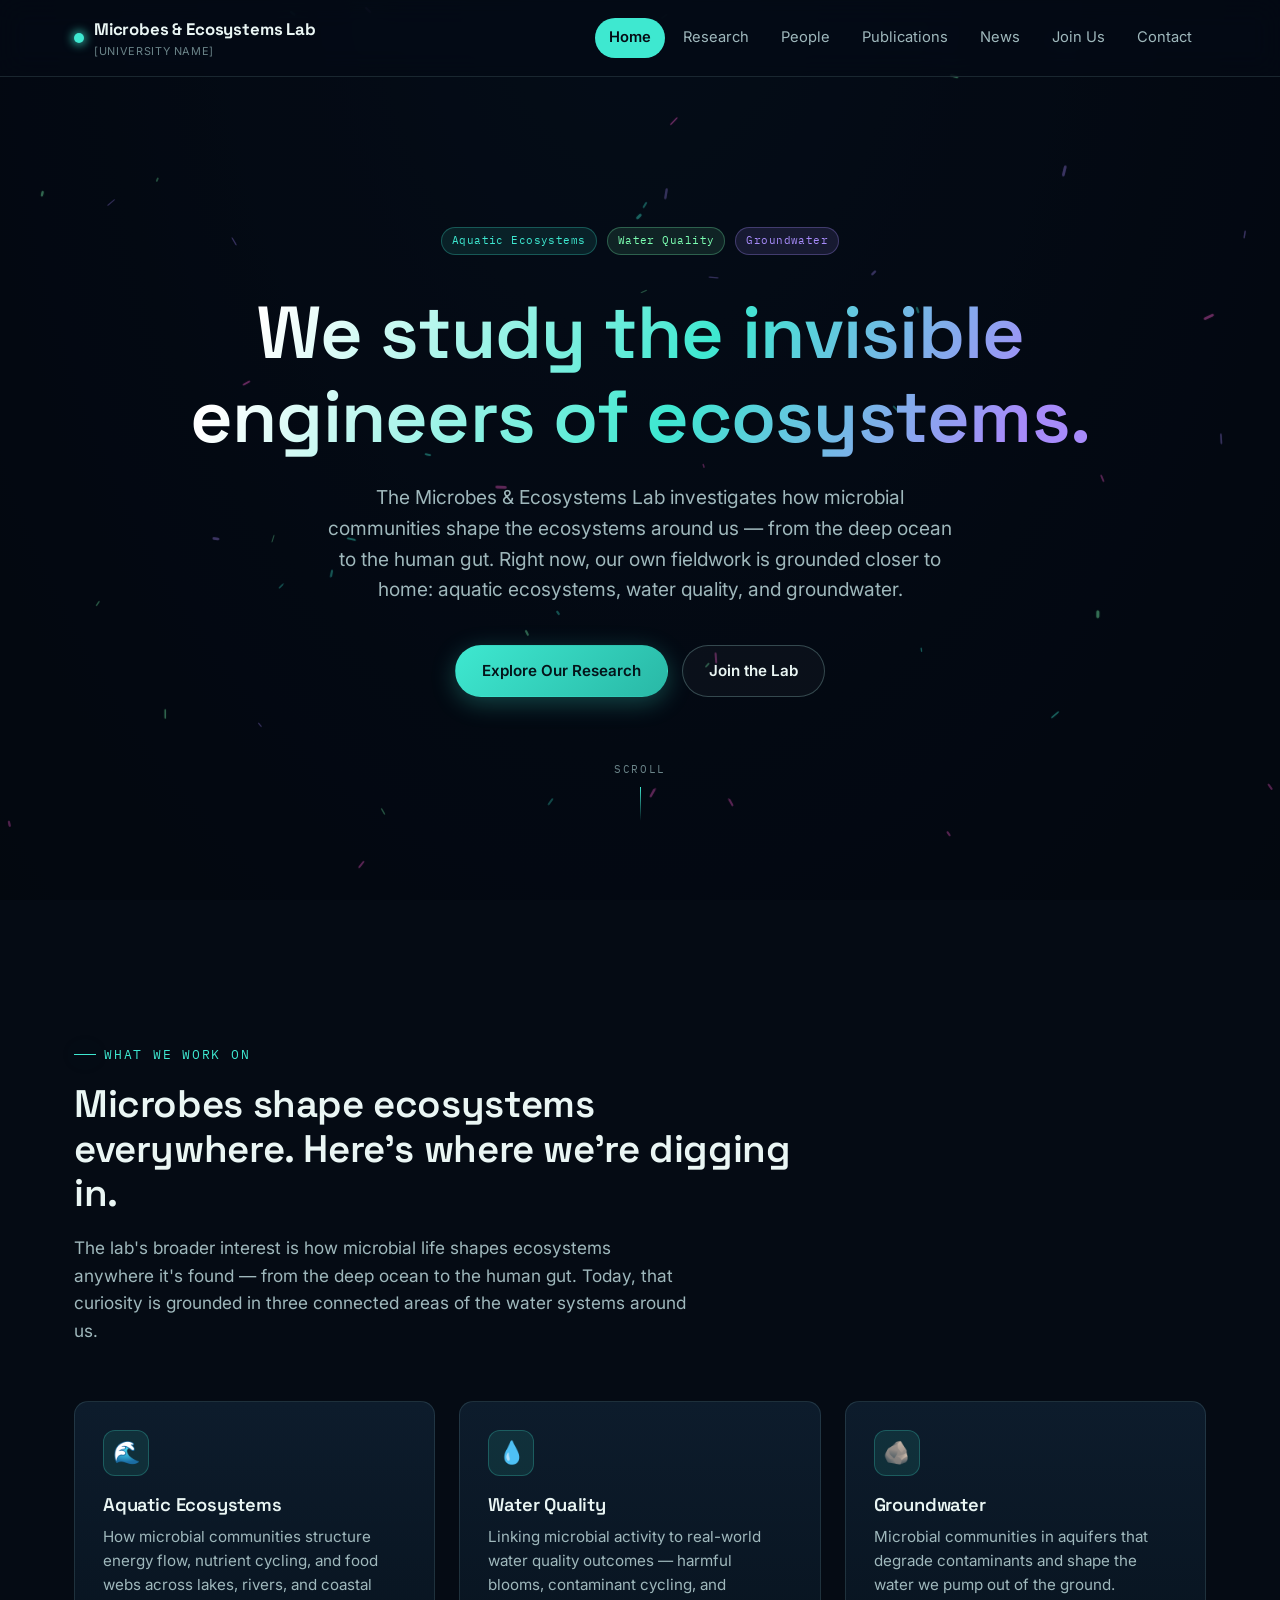
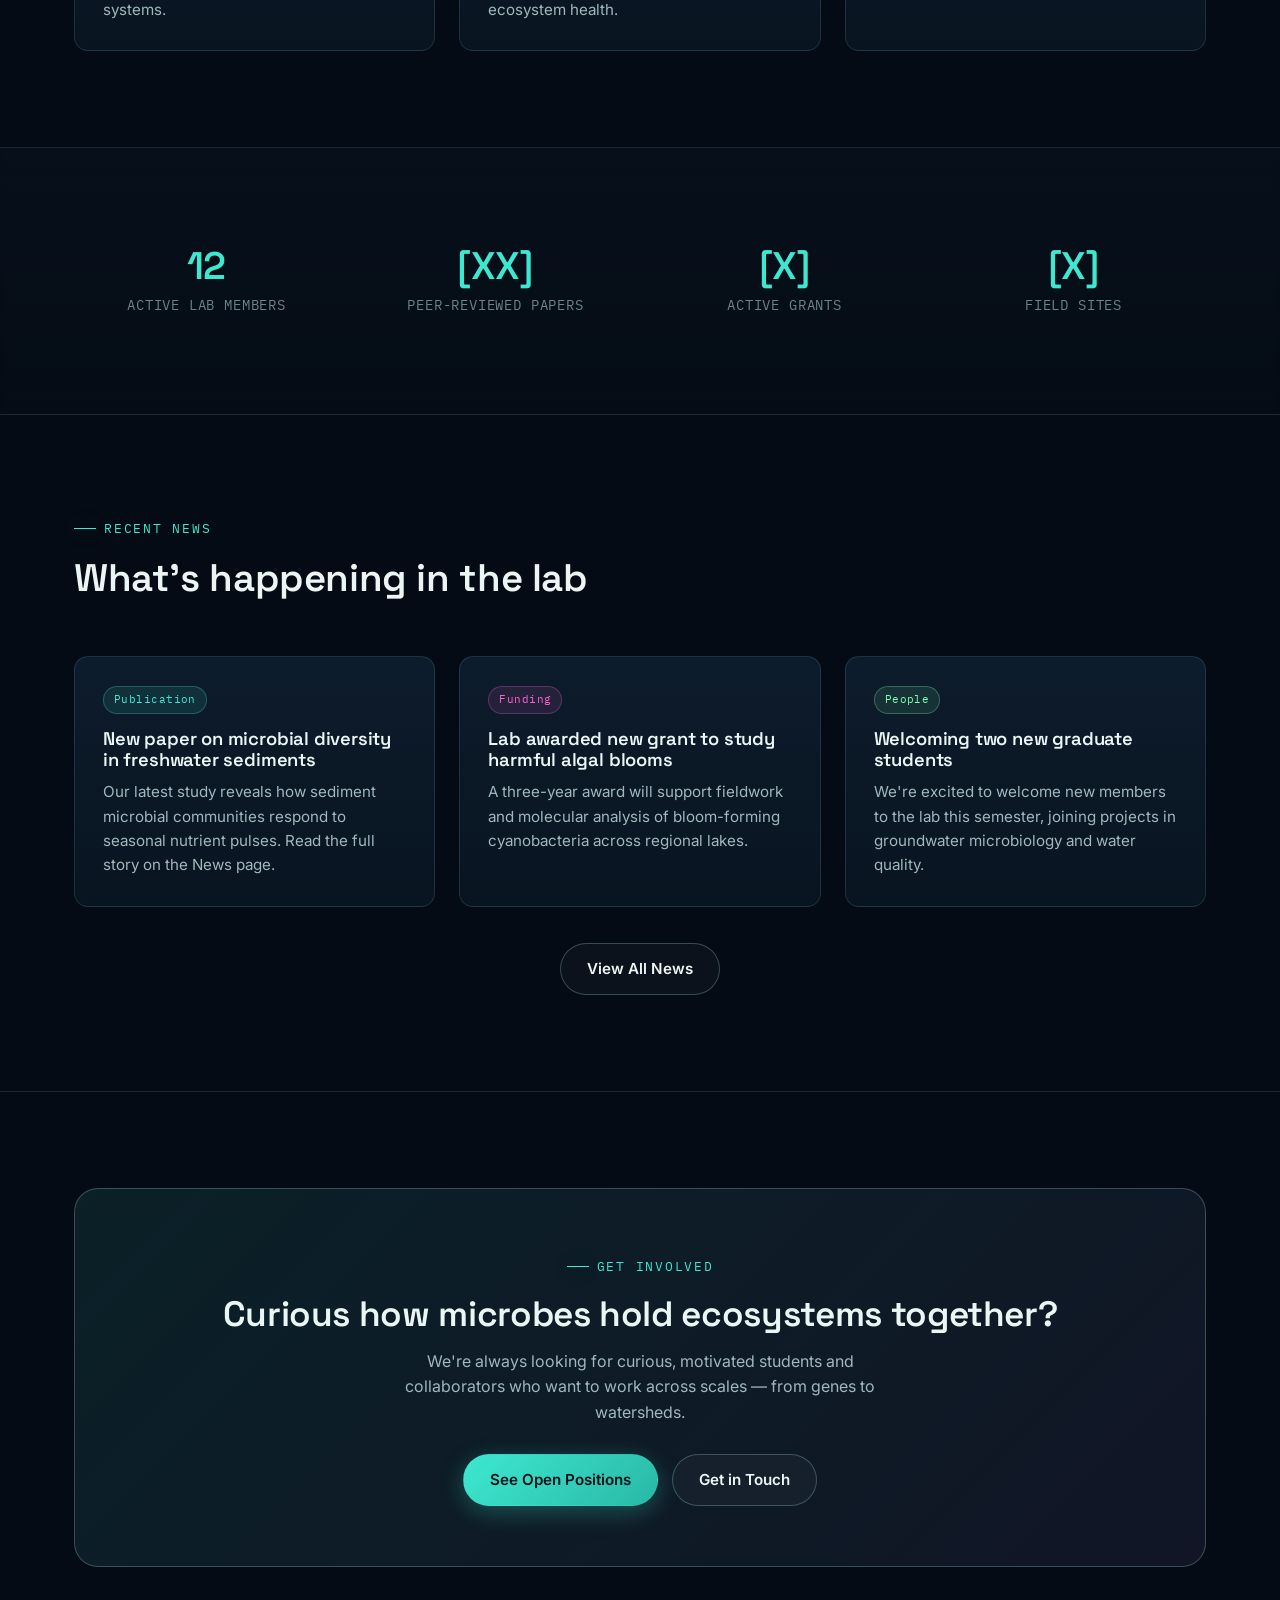
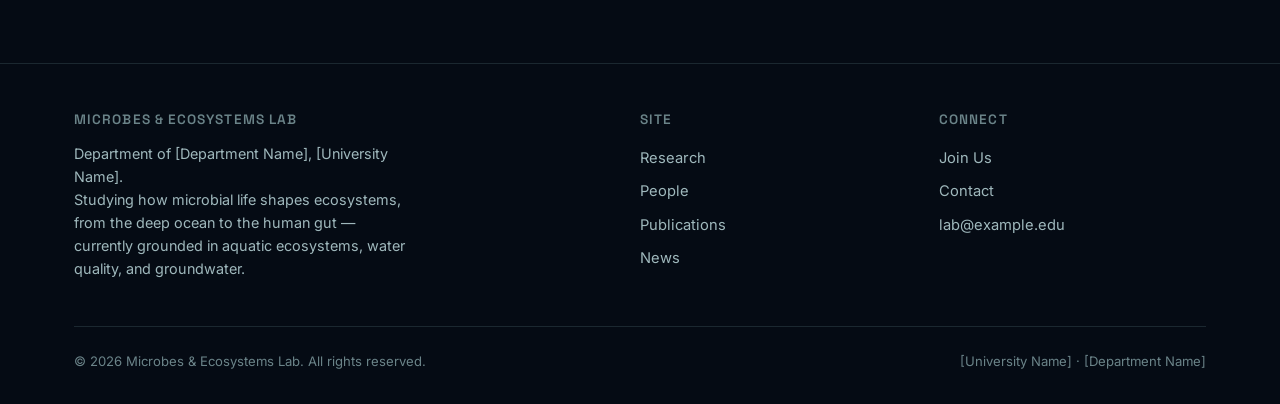
==== index.html @ 31b04eae "Initial lab website" ====
<!DOCTYPE html>
<html lang="en">
<head>
  <meta charset="UTF-8" />
  <meta name="viewport" content="width=device-width, initial-scale=1.0" />
  <title>Microbes &amp; Ecosystems Lab — [University Name]</title>
  <meta name="description" content="The Microbes & Ecosystems Lab studies how microbial life shapes ecosystems from the deep ocean to the human gut, currently grounded in aquatic ecosystems, water quality, and groundwater." />
  <link rel="icon" href="data:image/svg+xml,<svg xmlns=%22http://www.w3.org/2000/svg%22 viewBox=%220 0 100 100%22><circle cx=%2250%22 cy=%2250%22 r=%2240%22 fill=%22%233ee8d0%22/></svg>" />
  <link rel="preconnect" href="https://fonts.googleapis.com" />
  <link rel="preconnect" href="https://fonts.gstatic.com" crossorigin />
  <link href="https://fonts.googleapis.com/css2?family=Space+Grotesk:wght@500;600;700&family=Inter:wght@400;500;600&family=IBM+Plex+Mono:wght@400;500&display=swap" rel="stylesheet" />
  <link rel="stylesheet" href="css/style.css" />
</head>
<body>
  <canvas id="boids-bg" aria-hidden="true"></canvas>

  <div class="page-content">
    <nav class="site-nav">
      <div class="nav-inner">
        <a href="index.html" class="nav-brand">
          <span class="dot"></span>
          <span>
            Microbes &amp; Ecosystems Lab
            <span class="sub">[University Name]</span>
          </span>
        </a>
        <button class="nav-toggle" aria-label="Toggle navigation" aria-expanded="false">
          <svg viewBox="0 0 24 24" fill="none" stroke="currentColor" stroke-width="2" stroke-linecap="round"><line x1="3" y1="6" x2="21" y2="6"/><line x1="3" y1="12" x2="21" y2="12"/><line x1="3" y1="18" x2="21" y2="18"/></svg>
        </button>
        <div class="nav-links">
          <a href="index.html">Home</a>
          <a href="research.html">Research</a>
          <a href="people.html">People</a>
          <a href="publications.html">Publications</a>
          <a href="news.html">News</a>
          <a href="join.html">Join Us</a>
          <a href="contact.html">Contact</a>
        </div>
      </div>
    </nav>

    <header class="hero container">
      <div class="hero-badges">
        <span class="tag cyan">Aquatic Ecosystems</span>
        <span class="tag green">Water Quality</span>
        <span class="tag">Groundwater</span>
      </div>
      <h1>We study the invisible engineers of ecosystems.</h1>
      <p class="lede">
        The Microbes &amp; Ecosystems Lab investigates how microbial communities shape the ecosystems around
        us — from the deep ocean to the human gut. Right now, our own fieldwork is grounded closer to home:
        aquatic ecosystems, water quality, and groundwater.
      </p>
      <div class="btn-row" style="justify-content:center;">
        <a href="research.html" class="btn btn-primary">Explore Our Research</a>
        <a href="join.html" class="btn btn-ghost">Join the Lab</a>
      </div>
      <div class="scroll-cue">
        <span>Scroll</span>
        <span class="line"></span>
      </div>
    </header>

    <section class="section">
      <div class="container">
        <div class="section-head">
          <span class="eyebrow">What we work on</span>
          <h2>Microbes shape ecosystems everywhere. Here's where we're digging in.</h2>
          <p>
            The lab's broader interest is how microbial life shapes ecosystems anywhere it's found — from the
            deep ocean to the human gut. Today, that curiosity is grounded in three connected areas of the
            water systems around us.
          </p>
        </div>

        <div class="grid grid-3">
          <div class="card">
            <div class="card-icon">🌊</div>
            <h3>Aquatic Ecosystems</h3>
            <p>How microbial communities structure energy flow, nutrient cycling, and food webs across lakes, rivers, and coastal systems.</p>
          </div>
          <div class="card">
            <div class="card-icon">💧</div>
            <h3>Water Quality</h3>
            <p>Linking microbial activity to real-world water quality outcomes — harmful blooms, contaminant cycling, and ecosystem health.</p>
          </div>
          <div class="card">
            <div class="card-icon">🪨</div>
            <h3>Groundwater</h3>
            <p>Microbial communities in aquifers that degrade contaminants and shape the water we pump out of the ground.</p>
          </div>
        </div>
      </div>
    </section>

    <section class="section section-alt">
      <div class="container">
        <div class="stats-strip">
          <div class="stat">
            <h3>12</h3>
            <span>Active Lab Members</span>
          </div>
          <div class="stat">
            <h3>[XX]</h3>
            <span>Peer-Reviewed Papers</span>
          </div>
          <div class="stat">
            <h3>[X]</h3>
            <span>Active Grants</span>
          </div>
          <div class="stat">
            <h3>[X]</h3>
            <span>Field Sites</span>
          </div>
        </div>
      </div>
    </section>

    <section class="section">
      <div class="container">
        <div class="section-head">
          <span class="eyebrow">Recent news</span>
          <h2>What's happening in the lab</h2>
        </div>
        <div class="grid grid-3">
          <div class="card">
            <span class="tag cyan" style="margin-bottom:14px;">Publication</span>
            <h3>New paper on microbial diversity in freshwater sediments</h3>
            <p>Our latest study reveals how sediment microbial communities respond to seasonal nutrient pulses. Read the full story on the News page.</p>
          </div>
          <div class="card">
            <span class="tag magenta" style="margin-bottom:14px;">Funding</span>
            <h3>Lab awarded new grant to study harmful algal blooms</h3>
            <p>A three-year award will support fieldwork and molecular analysis of bloom-forming cyanobacteria across regional lakes.</p>
          </div>
          <div class="card">
            <span class="tag green" style="margin-bottom:14px;">People</span>
            <h3>Welcoming two new graduate students</h3>
            <p>We're excited to welcome new members to the lab this semester, joining projects in groundwater microbiology and water quality.</p>
          </div>
        </div>
        <div class="btn-row" style="margin-top:36px; justify-content:center;">
          <a href="news.html" class="btn btn-ghost">View All News</a>
        </div>
      </div>
    </section>

    <section class="section">
      <div class="container">
        <div class="cta-band">
          <span class="eyebrow" style="justify-content:center;">Get involved</span>
          <h2>Curious how microbes hold ecosystems together?</h2>
          <p>We're always looking for curious, motivated students and collaborators who want to work across scales — from genes to watersheds.</p>
          <div class="btn-row">
            <a href="join.html" class="btn btn-primary">See Open Positions</a>
            <a href="contact.html" class="btn btn-ghost">Get in Touch</a>
          </div>
        </div>
      </div>
    </section>

    <footer class="site-footer">
      <div class="container">
        <div class="footer-grid">
          <div>
            <h4>Microbes &amp; Ecosystems Lab</h4>
            <p style="max-width:340px; font-size:0.9rem;">
              Department of [Department Name], [University Name].<br />
              Studying how microbial life shapes ecosystems, from the deep ocean to the human gut — currently
              grounded in aquatic ecosystems, water quality, and groundwater.
            </p>
          </div>
          <div>
            <h4>Site</h4>
            <a href="research.html">Research</a>
            <a href="people.html">People</a>
            <a href="publications.html">Publications</a>
            <a href="news.html">News</a>
          </div>
          <div>
            <h4>Connect</h4>
            <a href="join.html">Join Us</a>
            <a href="contact.html">Contact</a>
            <a href="mailto:lab@example.edu">lab@example.edu</a>
          </div>
        </div>
        <div class="footer-bottom">
          <span>&copy; <span data-year></span> Microbes &amp; Ecosystems Lab. All rights reserved.</span>
          <span>[University Name] · [Department Name]</span>
        </div>
      </div>
    </footer>
  </div>

  <script src="js/boids.js"></script>
  <script src="js/main.js"></script>
</body>
</html>
---- css/style.css ----
/* ==========================================================================
   Microbes & Ecosystems Lab — Design System
   Bioluminescent dark theme. Deep-sea black with glowing plankton accents.
   ========================================================================== */

:root {
  /* Core palette */
  --bg: #050b14;
  --bg-alt: #081420;
  --bg-elevated: #0d1c2c;
  --bg-elevated-2: #112436;

  --text: #eaf6f4;
  --text-muted: #9fb8bc;
  --text-dim: #6b8489;

  /* Bioluminescent accents */
  --cyan: #3ee8d0;
  --cyan-dim: #1f8f82;
  --magenta: #ff5fd1;
  --violet: #a78bfa;
  --green: #7cffb2;
  --amber: #ffd166;

  --border: rgba(160, 220, 215, 0.14);
  --border-strong: rgba(160, 220, 215, 0.28);

  --shadow-glow-cyan: 0 0 24px rgba(62, 232, 208, 0.35);
  --shadow-glow-magenta: 0 0 24px rgba(255, 95, 209, 0.3);

  --radius: 14px;
  --radius-sm: 8px;
  --radius-lg: 24px;

  --max-width: 1180px;

  --font-display: "Space Grotesk", "Segoe UI", system-ui, sans-serif;
  --font-body: "Inter", "Segoe UI", system-ui, sans-serif;
  --font-mono: "IBM Plex Mono", "SFMono-Regular", Consolas, monospace;
}

/* ---------------------------------------------------------------------- */
/* Reset                                                                   */
/* ---------------------------------------------------------------------- */
*,
*::before,
*::after {
  box-sizing: border-box;
}

html {
  scroll-behavior: smooth;
}

body {
  margin: 0;
  background: var(--bg);
  color: var(--text);
  font-family: var(--font-body);
  font-size: 16px;
  line-height: 1.6;
  -webkit-font-smoothing: antialiased;
  min-height: 100vh;
  overflow-x: hidden;
}

img {
  max-width: 100%;
  display: block;
}

a {
  color: inherit;
  text-decoration: none;
}

ul,
ol {
  margin: 0;
  padding: 0;
  list-style: none;
}

h1,
h2,
h3,
h4 {
  font-family: var(--font-display);
  font-weight: 600;
  line-height: 1.15;
  margin: 0 0 0.5em;
  letter-spacing: -0.01em;
}

p {
  margin: 0 0 1em;
  color: var(--text-muted);
}

::selection {
  background: var(--cyan);
  color: var(--bg);
}

/* Scrollbar (webkit) */
::-webkit-scrollbar {
  width: 10px;
}
::-webkit-scrollbar-track {
  background: var(--bg);
}
::-webkit-scrollbar-thumb {
  background: var(--bg-elevated-2);
  border-radius: 10px;
}
::-webkit-scrollbar-thumb:hover {
  background: var(--cyan-dim);
}

/* ---------------------------------------------------------------------- */
/* Background canvas (boids)                                              */
/* ---------------------------------------------------------------------- */
#boids-bg {
  position: fixed;
  inset: 0;
  width: 100vw;
  height: 100vh;
  z-index: 0;
  pointer-events: none;
  /* Flatter gradient (less contrast between center and edges) and reduced
     overall opacity so the swarm reads as a faint ambient wash rather than
     a bright, attention-grabbing layer. */
  background: radial-gradient(ellipse at 50% -10%, #071522 0%, var(--bg) 60%, #04070c 100%);
  opacity: 0.65;
}

.page-content {
  position: relative;
  z-index: 1;
}

/* ---------------------------------------------------------------------- */
/* Layout helpers                                                         */
/* ---------------------------------------------------------------------- */
.container {
  max-width: var(--max-width);
  margin: 0 auto;
  padding: 0 24px;
}

.section {
  padding: 96px 0;
  border-bottom: 1px solid var(--border);
}

.section:last-of-type {
  border-bottom: none;
}

.section-alt {
  background: linear-gradient(180deg, rgba(8, 20, 32, 0.55), rgba(8, 20, 32, 0.15));
  backdrop-filter: blur(2px);
}

.eyebrow {
  display: inline-flex;
  align-items: center;
  gap: 8px;
  font-family: var(--font-mono);
  font-size: 12.5px;
  letter-spacing: 0.14em;
  text-transform: uppercase;
  color: var(--cyan);
  margin-bottom: 18px;
}

.eyebrow::before {
  content: "";
  width: 22px;
  height: 1px;
  background: var(--cyan);
  box-shadow: var(--shadow-glow-cyan);
}

.section-head {
  max-width: 720px;
  margin-bottom: 56px;
}

.section-head h2 {
  font-size: clamp(1.8rem, 3vw, 2.6rem);
}

.section-head p {
  font-size: 1.08rem;
  max-width: 620px;
}

/* ---------------------------------------------------------------------- */
/* Nav                                                                     */
/* ---------------------------------------------------------------------- */
.site-nav {
  position: sticky;
  top: 0;
  z-index: 50;
  background: rgba(5, 11, 20, 0.72);
  backdrop-filter: blur(14px) saturate(140%);
  border-bottom: 1px solid var(--border);
}

.nav-inner {
  max-width: var(--max-width);
  margin: 0 auto;
  padding: 16px 24px;
  display: flex;
  align-items: center;
  justify-content: space-between;
  gap: 24px;
}

.nav-brand {
  display: flex;
  align-items: center;
  gap: 10px;
  font-family: var(--font-display);
  font-weight: 700;
  font-size: 1.05rem;
  letter-spacing: -0.01em;
  white-space: nowrap;
}

.nav-brand .dot {
  width: 10px;
  height: 10px;
  border-radius: 50%;
  background: var(--cyan);
  box-shadow: 0 0 10px 2px rgba(62, 232, 208, 0.7);
  flex-shrink: 0;
}

.nav-brand span.sub {
  display: block;
  font-family: var(--font-body);
  font-weight: 400;
  font-size: 0.68rem;
  color: var(--text-dim);
  letter-spacing: 0.06em;
  text-transform: uppercase;
}

.nav-links {
  display: flex;
  align-items: center;
  gap: 4px;
  flex-wrap: wrap;
}

.nav-links a {
  padding: 8px 14px;
  border-radius: 999px;
  font-size: 0.92rem;
  color: var(--text-muted);
  transition: color 0.2s ease, background 0.2s ease;
}

.nav-links a:hover {
  color: var(--text);
  background: rgba(255, 255, 255, 0.05);
}

.nav-links a.active {
  color: var(--bg);
  background: var(--cyan);
  font-weight: 600;
}

.nav-toggle {
  display: none;
  background: none;
  border: 1px solid var(--border-strong);
  border-radius: var(--radius-sm);
  color: var(--text);
  width: 40px;
  height: 40px;
  align-items: center;
  justify-content: center;
  cursor: pointer;
  flex-shrink: 0;
}

.nav-toggle svg {
  width: 20px;
  height: 20px;
}

@media (max-width: 860px) {
  .nav-toggle {
    display: flex;
  }
  .nav-links {
    position: absolute;
    top: 100%;
    left: 0;
    right: 0;
    flex-direction: column;
    align-items: stretch;
    gap: 2px;
    background: rgba(5, 11, 20, 0.97);
    border-bottom: 1px solid var(--border);
    padding: 10px 20px 18px;
    display: none;
  }
  .nav-links.open {
    display: flex;
  }
  .nav-links a {
    padding: 12px 14px;
    border-radius: var(--radius-sm);
  }
}

/* ---------------------------------------------------------------------- */
/* Buttons                                                                 */
/* ---------------------------------------------------------------------- */
.btn {
  display: inline-flex;
  align-items: center;
  gap: 8px;
  padding: 13px 26px;
  border-radius: 999px;
  font-family: var(--font-body);
  font-weight: 600;
  font-size: 0.95rem;
  border: 1px solid transparent;
  cursor: pointer;
  transition: transform 0.18s ease, box-shadow 0.18s ease, background 0.18s ease, border-color 0.18s ease;
}

.btn:hover {
  transform: translateY(-2px);
}

.btn-primary {
  background: linear-gradient(135deg, var(--cyan), #29b8a6);
  color: #04141a;
  box-shadow: 0 6px 24px rgba(62, 232, 208, 0.28);
}

.btn-primary:hover {
  box-shadow: 0 10px 30px rgba(62, 232, 208, 0.4);
}

.btn-ghost {
  background: rgba(255, 255, 255, 0.03);
  color: var(--text);
  border-color: var(--border-strong);
}

.btn-ghost:hover {
  border-color: var(--cyan);
  color: var(--cyan);
}

.btn-row {
  display: flex;
  gap: 14px;
  flex-wrap: wrap;
}

/* ---------------------------------------------------------------------- */
/* Cards                                                                   */
/* ---------------------------------------------------------------------- */
.card {
  background: linear-gradient(180deg, var(--bg-elevated), var(--bg-alt));
  border: 1px solid var(--border);
  border-radius: var(--radius);
  padding: 28px;
  transition: border-color 0.25s ease, transform 0.25s ease, box-shadow 0.25s ease;
}

.card:hover {
  border-color: var(--border-strong);
  transform: translateY(-4px);
  box-shadow: 0 16px 40px rgba(0, 0, 0, 0.35);
}

.card-icon {
  width: 46px;
  height: 46px;
  border-radius: 12px;
  display: flex;
  align-items: center;
  justify-content: center;
  margin-bottom: 18px;
  font-size: 22px;
  background: rgba(62, 232, 208, 0.1);
  border: 1px solid rgba(62, 232, 208, 0.25);
}

.card h3 {
  font-size: 1.15rem;
  margin-bottom: 10px;
}

.card p {
  font-size: 0.95rem;
  margin-bottom: 0;
}

.tag {
  display: inline-block;
  font-family: var(--font-mono);
  font-size: 11px;
  letter-spacing: 0.04em;
  padding: 4px 10px;
  border-radius: 999px;
  background: rgba(167, 139, 250, 0.12);
  color: var(--violet);
  border: 1px solid rgba(167, 139, 250, 0.3);
}

.tag.cyan {
  background: rgba(62, 232, 208, 0.1);
  color: var(--cyan);
  border-color: rgba(62, 232, 208, 0.28);
}

.tag.magenta {
  background: rgba(255, 95, 209, 0.1);
  color: var(--magenta);
  border-color: rgba(255, 95, 209, 0.28);
}

.tag.green {
  background: rgba(124, 255, 178, 0.1);
  color: var(--green);
  border-color: rgba(124, 255, 178, 0.28);
}

/* ---------------------------------------------------------------------- */
/* Grids                                                                   */
/* ---------------------------------------------------------------------- */
.grid {
  display: grid;
  gap: 24px;
}

.grid-2 {
  grid-template-columns: repeat(2, 1fr);
}

.grid-3 {
  grid-template-columns: repeat(3, 1fr);
}

.grid-4 {
  grid-template-columns: repeat(4, 1fr);
}

@media (max-width: 900px) {
  .grid-4 {
    grid-template-columns: repeat(2, 1fr);
  }
  .grid-3 {
    grid-template-columns: repeat(2, 1fr);
  }
}

@media (max-width: 640px) {
  .grid-2,
  .grid-3,
  .grid-4 {
    grid-template-columns: 1fr;
  }
}

/* ---------------------------------------------------------------------- */
/* Hero                                                                    */
/* ---------------------------------------------------------------------- */
.hero {
  padding: 150px 0 120px;
  text-align: center;
  position: relative;
}

.hero h1 {
  font-size: clamp(2.4rem, 6vw, 4.6rem);
  margin: 0 auto 22px;
  max-width: 920px;
  background: linear-gradient(120deg, #ffffff 10%, var(--cyan) 55%, var(--violet) 90%);
  -webkit-background-clip: text;
  background-clip: text;
  color: transparent;
}

.hero .lede {
  font-size: 1.2rem;
  max-width: 640px;
  margin: 0 auto 40px;
  color: var(--text-muted);
}

.hero-badges {
  display: flex;
  gap: 10px;
  justify-content: center;
  flex-wrap: wrap;
  margin-bottom: 36px;
}

.scroll-cue {
  margin-top: 64px;
  display: flex;
  flex-direction: column;
  align-items: center;
  gap: 8px;
  font-family: var(--font-mono);
  font-size: 11px;
  letter-spacing: 0.14em;
  text-transform: uppercase;
  color: var(--text-dim);
}

.scroll-cue .line {
  width: 1px;
  height: 34px;
  background: linear-gradient(180deg, var(--cyan), transparent);
  animation: pulse-line 2.2s ease-in-out infinite;
}

@keyframes pulse-line {
  0%, 100% { opacity: 0.3; }
  50% { opacity: 1; }
}

/* ---------------------------------------------------------------------- */
/* Page header (non-home pages)                                           */
/* ---------------------------------------------------------------------- */
.page-header {
  padding: 130px 0 70px;
}

.page-header h1 {
  font-size: clamp(2rem, 4.5vw, 3.2rem);
  max-width: 760px;
}

.page-header p {
  font-size: 1.08rem;
  max-width: 640px;
}

/* ---------------------------------------------------------------------- */
/* People                                                                  */
/* ---------------------------------------------------------------------- */
.pi-card {
  display: grid;
  grid-template-columns: 200px 1fr;
  gap: 36px;
  align-items: start;
  padding: 36px;
}

.avatar {
  width: 100%;
  aspect-ratio: 1;
  border-radius: var(--radius);
  background: linear-gradient(135deg, var(--bg-elevated-2), var(--bg-alt));
  border: 1px solid var(--border);
  display: flex;
  align-items: center;
  justify-content: center;
  font-family: var(--font-display);
  font-size: 2.4rem;
  font-weight: 700;
  color: var(--cyan);
  position: relative;
  overflow: hidden;
}

.avatar::after {
  content: "";
  position: absolute;
  inset: 0;
  background: radial-gradient(circle at 30% 20%, rgba(62, 232, 208, 0.25), transparent 60%);
}

.avatar.sm {
  font-size: 1.5rem;
}

@media (max-width: 640px) {
  .pi-card {
    grid-template-columns: 1fr;
  }
  .pi-card .avatar {
    max-width: 160px;
  }
}

.person-card {
  padding: 24px;
}

.person-card .avatar {
  width: 68px;
  height: 68px;
  margin-bottom: 16px;
}

.person-card h3 {
  font-size: 1.02rem;
  margin-bottom: 2px;
}

.role {
  display: block;
  font-family: var(--font-mono);
  font-size: 0.78rem;
  color: var(--cyan);
  margin-bottom: 12px;
}

.alumni-list {
  display: flex;
  flex-wrap: wrap;
  gap: 10px 22px;
}

.alumni-list li {
  font-size: 0.92rem;
  color: var(--text-muted);
  padding: 6px 0;
  border-bottom: 1px dashed var(--border);
}

/* ---------------------------------------------------------------------- */
/* Publications                                                            */
/* ---------------------------------------------------------------------- */
.pub-year {
  font-family: var(--font-mono);
  color: var(--text-dim);
  font-size: 0.85rem;
  letter-spacing: 0.1em;
  margin: 48px 0 18px;
  display: flex;
  align-items: center;
  gap: 14px;
}

.pub-year::after {
  content: "";
  flex: 1;
  height: 1px;
  background: var(--border);
}

.pub-year:first-of-type {
  margin-top: 0;
}

.pub-item {
  padding: 20px 0;
  border-bottom: 1px solid var(--border);
  display: grid;
  grid-template-columns: 1fr auto;
  gap: 16px;
  align-items: start;
}

.pub-item:last-child {
  border-bottom: none;
}

.pub-title {
  font-weight: 600;
  color: var(--text);
  font-size: 1.02rem;
  margin-bottom: 6px;
}

.pub-authors {
  font-size: 0.9rem;
  color: var(--text-muted);
  margin-bottom: 6px;
}

.pub-authors .pi {
  color: var(--cyan);
  font-weight: 600;
}

.pub-venue {
  font-size: 0.86rem;
  color: var(--text-dim);
  font-style: italic;
}

.pub-links {
  display: flex;
  gap: 8px;
  flex-wrap: wrap;
  white-space: nowrap;
}

/* ---------------------------------------------------------------------- */
/* News                                                                    */
/* ---------------------------------------------------------------------- */
.news-feed {
  position: relative;
  padding-left: 34px;
}

.news-feed::before {
  content: "";
  position: absolute;
  left: 5px;
  top: 6px;
  bottom: 6px;
  width: 1px;
  background: linear-gradient(180deg, var(--cyan), var(--violet), transparent);
}

.news-item {
  position: relative;
  padding-bottom: 44px;
}

.news-item:last-child {
  padding-bottom: 0;
}

.news-item::before {
  content: "";
  position: absolute;
  left: -34px;
  top: 5px;
  width: 11px;
  height: 11px;
  border-radius: 50%;
  background: var(--bg);
  border: 2px solid var(--cyan);
  box-shadow: 0 0 10px 1px rgba(62, 232, 208, 0.6);
}

.news-date {
  font-family: var(--font-mono);
  font-size: 0.78rem;
  color: var(--text-dim);
  letter-spacing: 0.06em;
  margin-bottom: 6px;
  display: block;
}

.news-item h3 {
  font-size: 1.15rem;
  margin-bottom: 8px;
}

/* ---------------------------------------------------------------------- */
/* Contact / Join forms & info                                             */
/* ---------------------------------------------------------------------- */
.info-row {
  display: flex;
  gap: 16px;
  padding: 18px 0;
  border-bottom: 1px solid var(--border);
}

.info-row:last-child {
  border-bottom: none;
}

.info-row .icon {
  width: 38px;
  height: 38px;
  border-radius: 10px;
  background: rgba(62, 232, 208, 0.1);
  border: 1px solid rgba(62, 232, 208, 0.25);
  display: flex;
  align-items: center;
  justify-content: center;
  flex-shrink: 0;
  font-size: 17px;
}

.info-row h4 {
  font-size: 0.95rem;
  margin-bottom: 2px;
}

.info-row p {
  margin-bottom: 0;
  font-size: 0.92rem;
}

.map-placeholder {
  border-radius: var(--radius);
  border: 1px solid var(--border);
  aspect-ratio: 16/10;
  background:
    radial-gradient(circle at 30% 40%, rgba(62, 232, 208, 0.12), transparent 60%),
    radial-gradient(circle at 70% 65%, rgba(255, 95, 209, 0.1), transparent 55%),
    var(--bg-alt);
  display: flex;
  align-items: center;
  justify-content: center;
  color: var(--text-dim);
  font-family: var(--font-mono);
  font-size: 0.85rem;
  text-align: center;
  padding: 24px;
}

form.contact-form {
  display: grid;
  gap: 16px;
}

.form-row-2 {
  display: grid;
  grid-template-columns: 1fr 1fr;
  gap: 16px;
}

@media (max-width: 640px) {
  .form-row-2 {
    grid-template-columns: 1fr;
  }
}

.field label {
  display: block;
  font-size: 0.85rem;
  color: var(--text-muted);
  margin-bottom: 6px;
}

.field input,
.field textarea {
  width: 100%;
  background: var(--bg-alt);
  border: 1px solid var(--border);
  border-radius: var(--radius-sm);
  padding: 12px 14px;
  color: var(--text);
  font-family: var(--font-body);
  font-size: 0.95rem;
  resize: vertical;
}

.field input:focus,
.field textarea:focus {
  outline: none;
  border-color: var(--cyan);
  box-shadow: 0 0 0 3px rgba(62, 232, 208, 0.15);
}

/* ---------------------------------------------------------------------- */
/* Join Us — position list                                                 */
/* ---------------------------------------------------------------------- */
.position-item {
  display: flex;
  justify-content: space-between;
  align-items: center;
  gap: 20px;
  padding: 22px 0;
  border-bottom: 1px solid var(--border);
}

.position-item:last-child {
  border-bottom: none;
}

.position-item h3 {
  font-size: 1.05rem;
  margin-bottom: 6px;
}

.status-dot {
  display: inline-flex;
  align-items: center;
  gap: 6px;
  font-family: var(--font-mono);
  font-size: 0.78rem;
}

.status-dot::before {
  content: "";
  width: 8px;
  height: 8px;
  border-radius: 50%;
}

.status-dot.open {
  color: var(--green);
}
.status-dot.open::before {
  background: var(--green);
  box-shadow: 0 0 8px rgba(124, 255, 178, 0.7);
}

.status-dot.rolling {
  color: var(--amber);
}
.status-dot.rolling::before {
  background: var(--amber);
  box-shadow: 0 0 8px rgba(255, 209, 102, 0.7);
}

.step-list {
  counter-reset: step;
  display: grid;
  gap: 18px;
}

.step-list li {
  position: relative;
  padding-left: 48px;
  color: var(--text-muted);
}

.step-list li::before {
  counter-increment: step;
  content: counter(step);
  position: absolute;
  left: 0;
  top: -2px;
  width: 32px;
  height: 32px;
  border-radius: 50%;
  background: var(--bg-elevated-2);
  border: 1px solid var(--border-strong);
  display: flex;
  align-items: center;
  justify-content: center;
  font-family: var(--font-mono);
  color: var(--cyan);
  font-size: 0.85rem;
}

.step-list strong {
  color: var(--text);
}

/* ---------------------------------------------------------------------- */
/* Stats strip                                                            */
/* ---------------------------------------------------------------------- */
.stats-strip {
  display: grid;
  grid-template-columns: repeat(4, 1fr);
  gap: 24px;
  text-align: center;
}

.stat h3 {
  font-size: clamp(1.8rem, 3vw, 2.6rem);
  color: var(--cyan);
  margin-bottom: 4px;
}

.stat span {
  font-size: 0.85rem;
  color: var(--text-dim);
  font-family: var(--font-mono);
  text-transform: uppercase;
  letter-spacing: 0.06em;
}

@media (max-width: 700px) {
  .stats-strip {
    grid-template-columns: repeat(2, 1fr);
  }
}

/* ---------------------------------------------------------------------- */
/* Callout / CTA band                                                     */
/* ---------------------------------------------------------------------- */
.cta-band {
  border-radius: var(--radius-lg);
  padding: 60px;
  background: linear-gradient(135deg, rgba(62, 232, 208, 0.1), rgba(167, 139, 250, 0.08));
  border: 1px solid var(--border-strong);
  text-align: center;
}

.cta-band h2 {
  font-size: clamp(1.6rem, 3vw, 2.2rem);
  margin-bottom: 14px;
}

.cta-band p {
  max-width: 520px;
  margin: 0 auto 28px;
}

.cta-band .btn-row {
  justify-content: center;
}

@media (max-width: 700px) {
  .cta-band {
    padding: 40px 24px;
  }
}

/* ---------------------------------------------------------------------- */
/* Footer                                                                  */
/* ---------------------------------------------------------------------- */
.site-footer {
  border-top: 1px solid var(--border);
  padding: 48px 0 32px;
}

.footer-grid {
  display: grid;
  grid-template-columns: 2fr 1fr 1fr;
  gap: 32px;
  margin-bottom: 32px;
}

.footer-grid h4 {
  font-size: 0.85rem;
  text-transform: uppercase;
  letter-spacing: 0.08em;
  color: var(--text-dim);
  margin-bottom: 14px;
}

.footer-grid a {
  display: block;
  padding: 5px 0;
  color: var(--text-muted);
  font-size: 0.92rem;
  transition: color 0.2s ease;
}

.footer-grid a:hover {
  color: var(--cyan);
}

.footer-bottom {
  display: flex;
  justify-content: space-between;
  align-items: center;
  flex-wrap: wrap;
  gap: 12px;
  font-size: 0.82rem;
  color: var(--text-dim);
  padding-top: 24px;
  border-top: 1px solid var(--border);
}

@media (max-width: 700px) {
  .footer-grid {
    grid-template-columns: 1fr 1fr;
  }
}

/* ---------------------------------------------------------------------- */
/* Utility                                                                 */
/* ---------------------------------------------------------------------- */
.text-center {
  text-align: center;
}

.mt-0 { margin-top: 0; }
.mb-0 { margin-bottom: 0; }

.placeholder-note {
  font-family: var(--font-mono);
  font-size: 0.78rem;
  color: var(--amber);
  background: rgba(255, 209, 102, 0.08);
  border: 1px dashed rgba(255, 209, 102, 0.4);
  border-radius: var(--radius-sm);
  padding: 10px 14px;
  margin-bottom: 28px;
  display: inline-block;
}

@media (max-width: 640px) {
  .section {
    padding: 64px 0;
  }
  .hero {
    padding: 120px 0 80px;
  }
  .page-header {
    padding: 110px 0 50px;
  }
}

/* Respect reduced motion at the page-chrome level (canvas handles its own) */
@media (prefers-reduced-motion: reduce) {
  html {
    scroll-behavior: auto;
  }
  .scroll-cue .line {
    animation: none;
  }
}
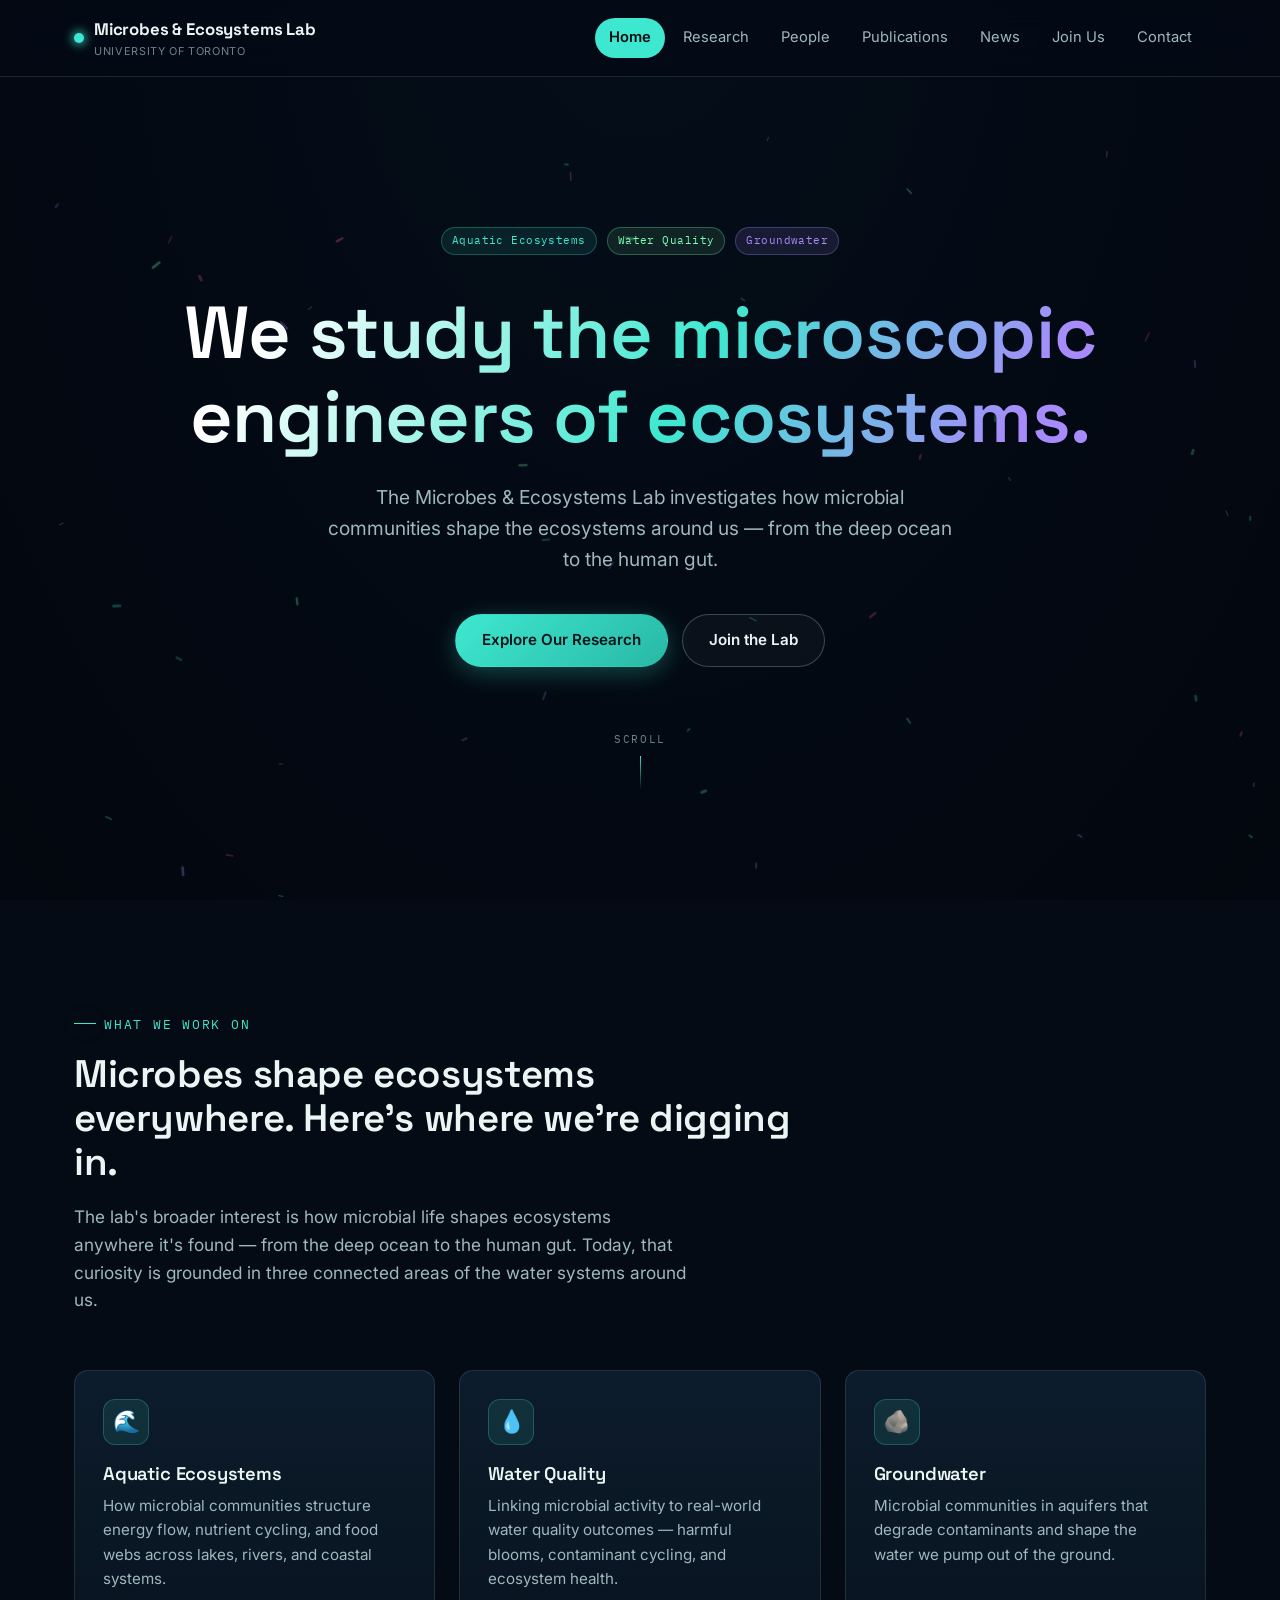
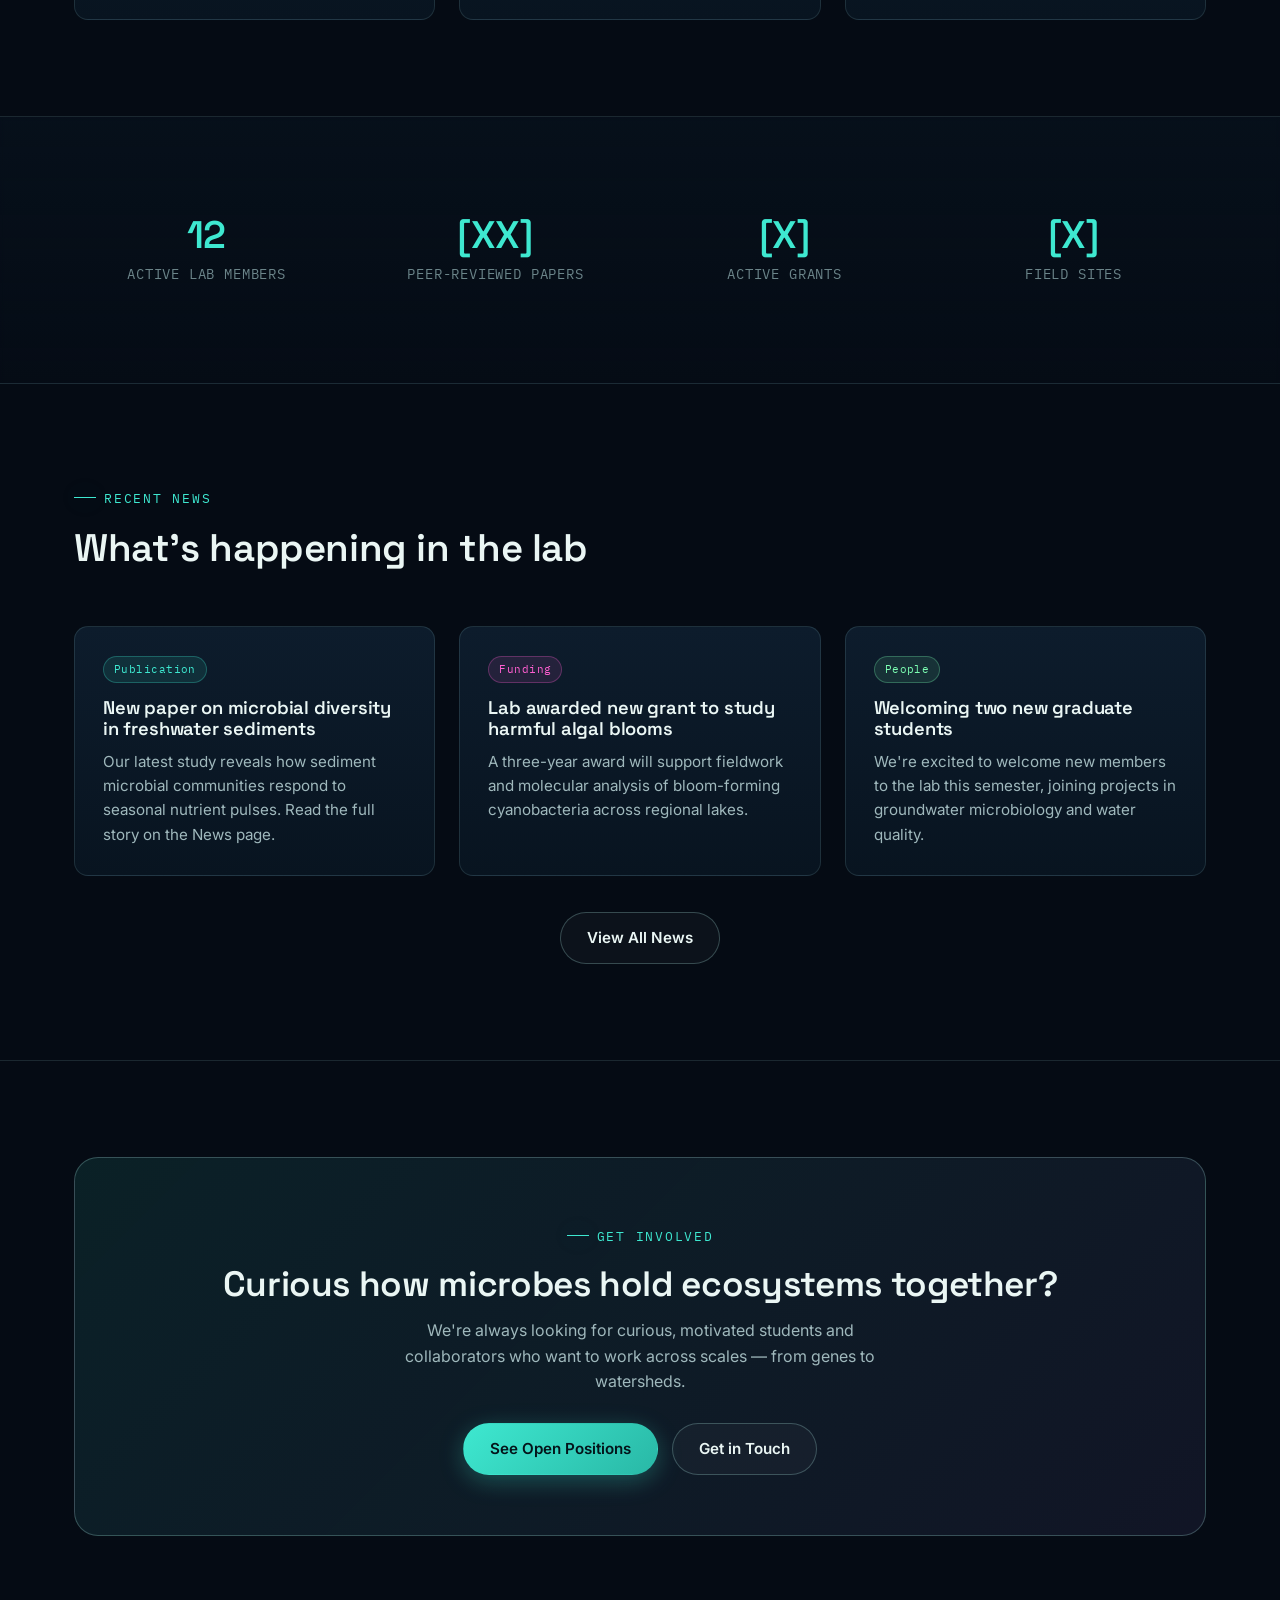
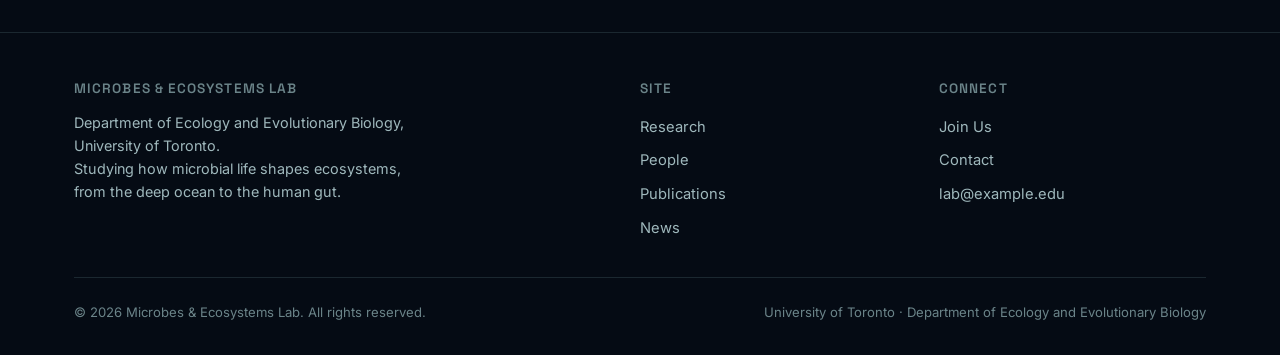
==== commit 7f44ea7f: "Update research and people content" ====
--- a/index.html
+++ b/index.html
@@ -3,7 +3,7 @@
 <head>
   <meta charset="UTF-8" />
   <meta name="viewport" content="width=device-width, initial-scale=1.0" />
-  <title>Microbes &amp; Ecosystems Lab — [University Name]</title>
+  <title>Microbes &amp; Ecosystems Lab — University of Toronto</title>
   <meta name="description" content="The Microbes & Ecosystems Lab studies how microbial life shapes ecosystems from the deep ocean to the human gut, currently grounded in aquatic ecosystems, water quality, and groundwater." />
   <link rel="icon" href="data:image/svg+xml,<svg xmlns=%22http://www.w3.org/2000/svg%22 viewBox=%220 0 100 100%22><circle cx=%2250%22 cy=%2250%22 r=%2240%22 fill=%22%233ee8d0%22/></svg>" />
   <link rel="preconnect" href="https://fonts.googleapis.com" />
@@ -21,7 +21,7 @@
           <span class="dot"></span>
           <span>
             Microbes &amp; Ecosystems Lab
-            <span class="sub">[University Name]</span>
+            <span class="sub">University of Toronto</span>
           </span>
         </a>
         <button class="nav-toggle" aria-label="Toggle navigation" aria-expanded="false">
@@ -45,11 +45,10 @@
         <span class="tag green">Water Quality</span>
         <span class="tag">Groundwater</span>
       </div>
-      <h1>We study the invisible engineers of ecosystems.</h1>
+      <h1>We study the microscopic engineers of ecosystems.</h1>
       <p class="lede">
         The Microbes &amp; Ecosystems Lab investigates how microbial communities shape the ecosystems around
-        us — from the deep ocean to the human gut. Right now, our own fieldwork is grounded closer to home:
-        aquatic ecosystems, water quality, and groundwater.
+        us — from the deep ocean to the human gut.
       </p>
       <div class="btn-row" style="justify-content:center;">
         <a href="research.html" class="btn btn-primary">Explore Our Research</a>
@@ -165,9 +164,8 @@
           <div>
             <h4>Microbes &amp; Ecosystems Lab</h4>
             <p style="max-width:340px; font-size:0.9rem;">
-              Department of [Department Name], [University Name].<br />
-              Studying how microbial life shapes ecosystems, from the deep ocean to the human gut — currently
-              grounded in aquatic ecosystems, water quality, and groundwater.
+              Department of Ecology and Evolutionary Biology, University of Toronto.<br />
+              Studying how microbial life shapes ecosystems, from the deep ocean to the human gut.
             </p>
           </div>
           <div>
@@ -186,7 +184,7 @@
         </div>
         <div class="footer-bottom">
           <span>&copy; <span data-year></span> Microbes &amp; Ecosystems Lab. All rights reserved.</span>
-          <span>[University Name] · [Department Name]</span>
+          <span>University of Toronto · Department of Ecology and Evolutionary Biology</span>
         </div>
       </div>
     </footer>
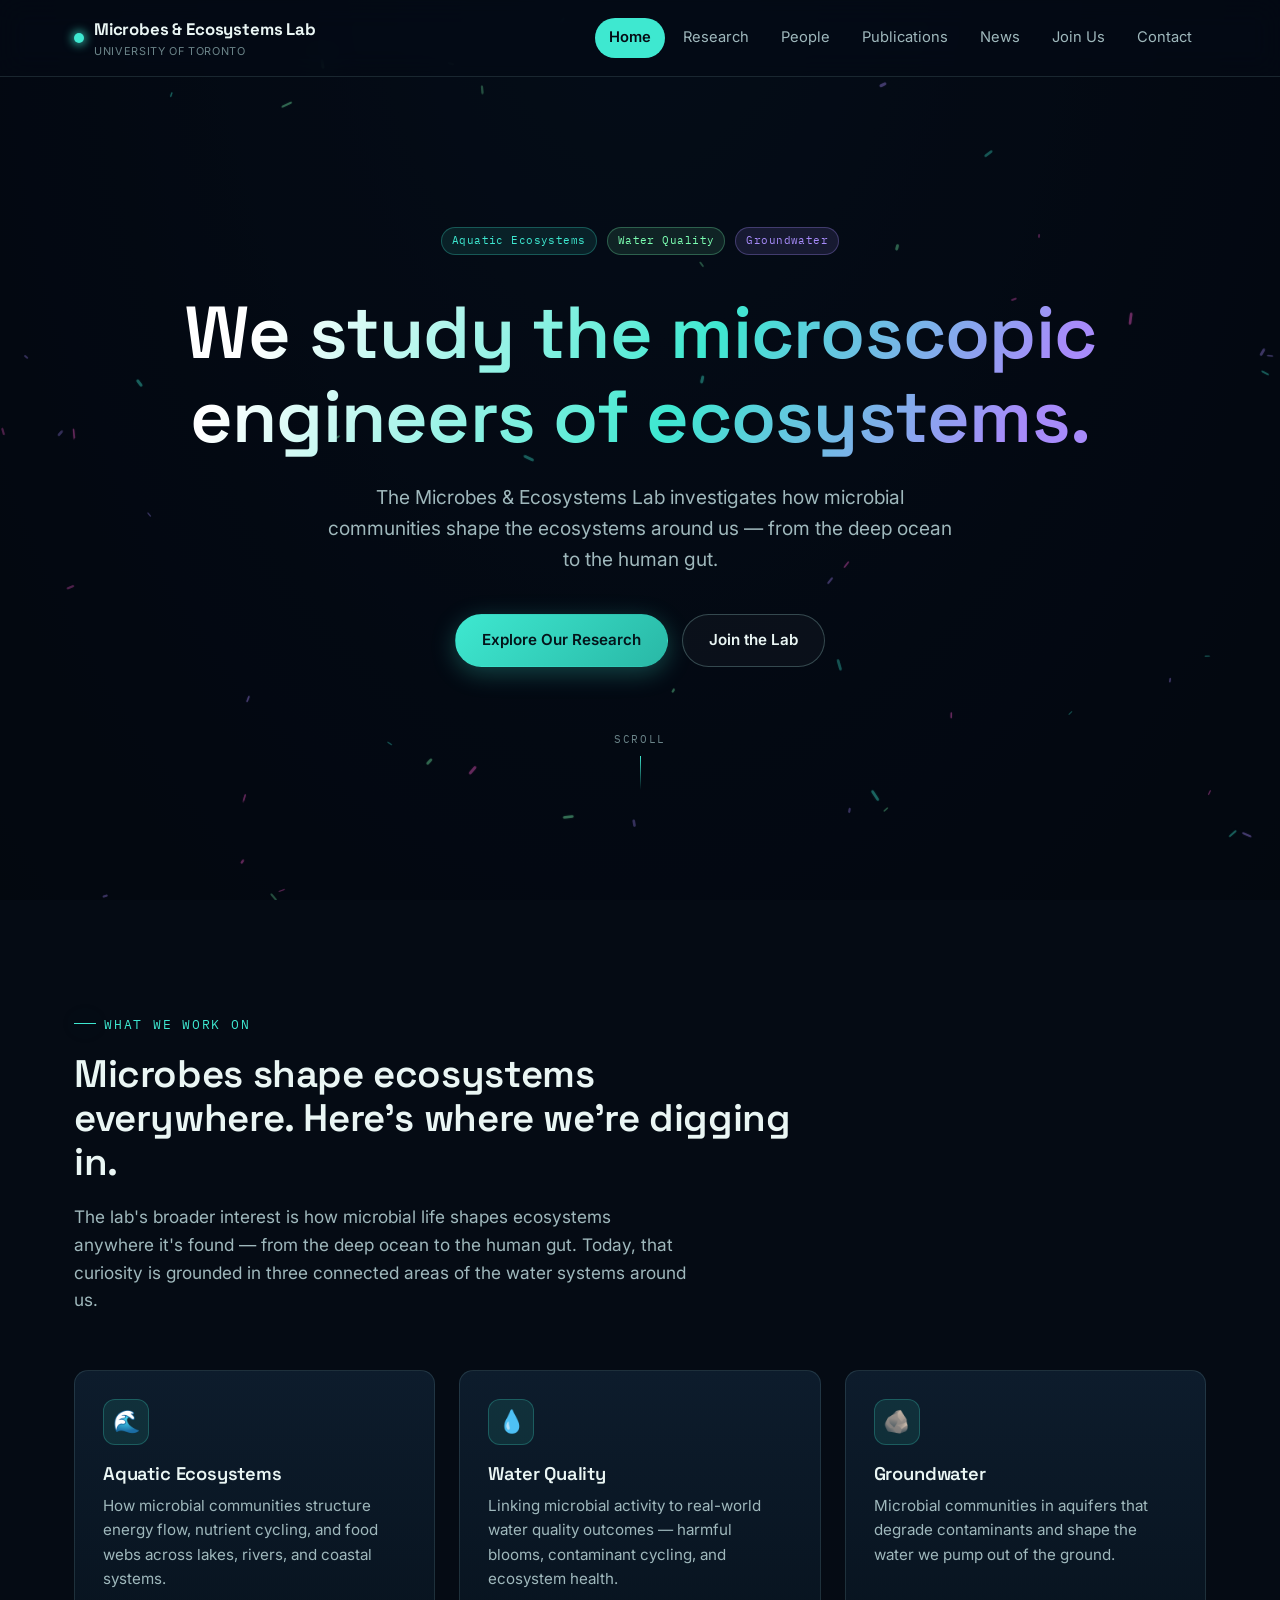
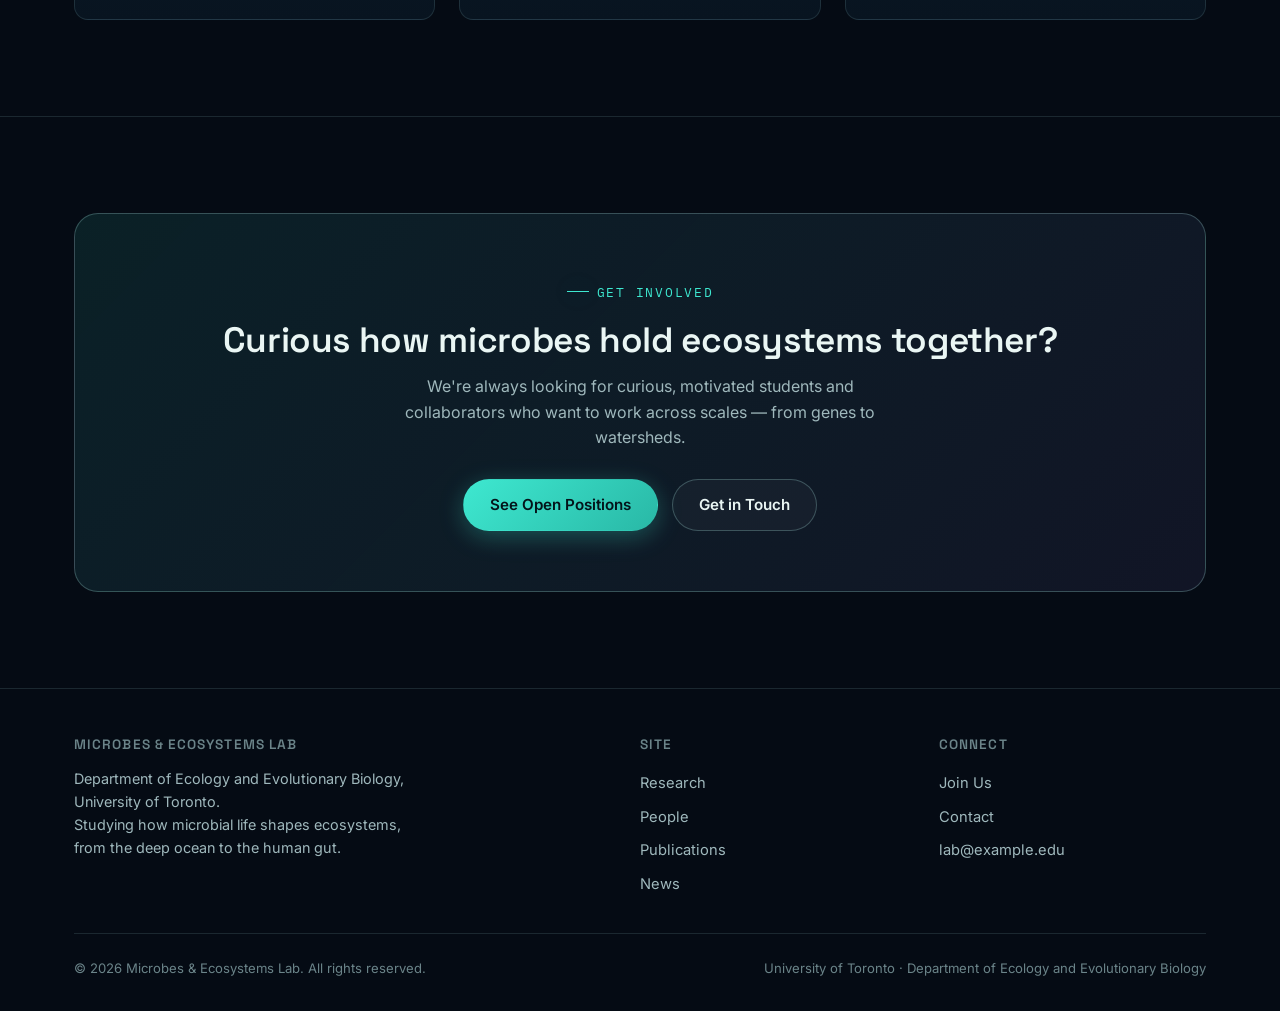
==== commit ee86bc00: "updated several things" ====
--- a/index.html
+++ b/index.html
@@ -92,58 +92,6 @@
       </div>
     </section>
 
-    <section class="section section-alt">
-      <div class="container">
-        <div class="stats-strip">
-          <div class="stat">
-            <h3>12</h3>
-            <span>Active Lab Members</span>
-          </div>
-          <div class="stat">
-            <h3>[XX]</h3>
-            <span>Peer-Reviewed Papers</span>
-          </div>
-          <div class="stat">
-            <h3>[X]</h3>
-            <span>Active Grants</span>
-          </div>
-          <div class="stat">
-            <h3>[X]</h3>
-            <span>Field Sites</span>
-          </div>
-        </div>
-      </div>
-    </section>
-
-    <section class="section">
-      <div class="container">
-        <div class="section-head">
-          <span class="eyebrow">Recent news</span>
-          <h2>What's happening in the lab</h2>
-        </div>
-        <div class="grid grid-3">
-          <div class="card">
-            <span class="tag cyan" style="margin-bottom:14px;">Publication</span>
-            <h3>New paper on microbial diversity in freshwater sediments</h3>
-            <p>Our latest study reveals how sediment microbial communities respond to seasonal nutrient pulses. Read the full story on the News page.</p>
-          </div>
-          <div class="card">
-            <span class="tag magenta" style="margin-bottom:14px;">Funding</span>
-            <h3>Lab awarded new grant to study harmful algal blooms</h3>
-            <p>A three-year award will support fieldwork and molecular analysis of bloom-forming cyanobacteria across regional lakes.</p>
-          </div>
-          <div class="card">
-            <span class="tag green" style="margin-bottom:14px;">People</span>
-            <h3>Welcoming two new graduate students</h3>
-            <p>We're excited to welcome new members to the lab this semester, joining projects in groundwater microbiology and water quality.</p>
-          </div>
-        </div>
-        <div class="btn-row" style="margin-top:36px; justify-content:center;">
-          <a href="news.html" class="btn btn-ghost">View All News</a>
-        </div>
-      </div>
-    </section>
-
     <section class="section">
       <div class="container">
         <div class="cta-band">
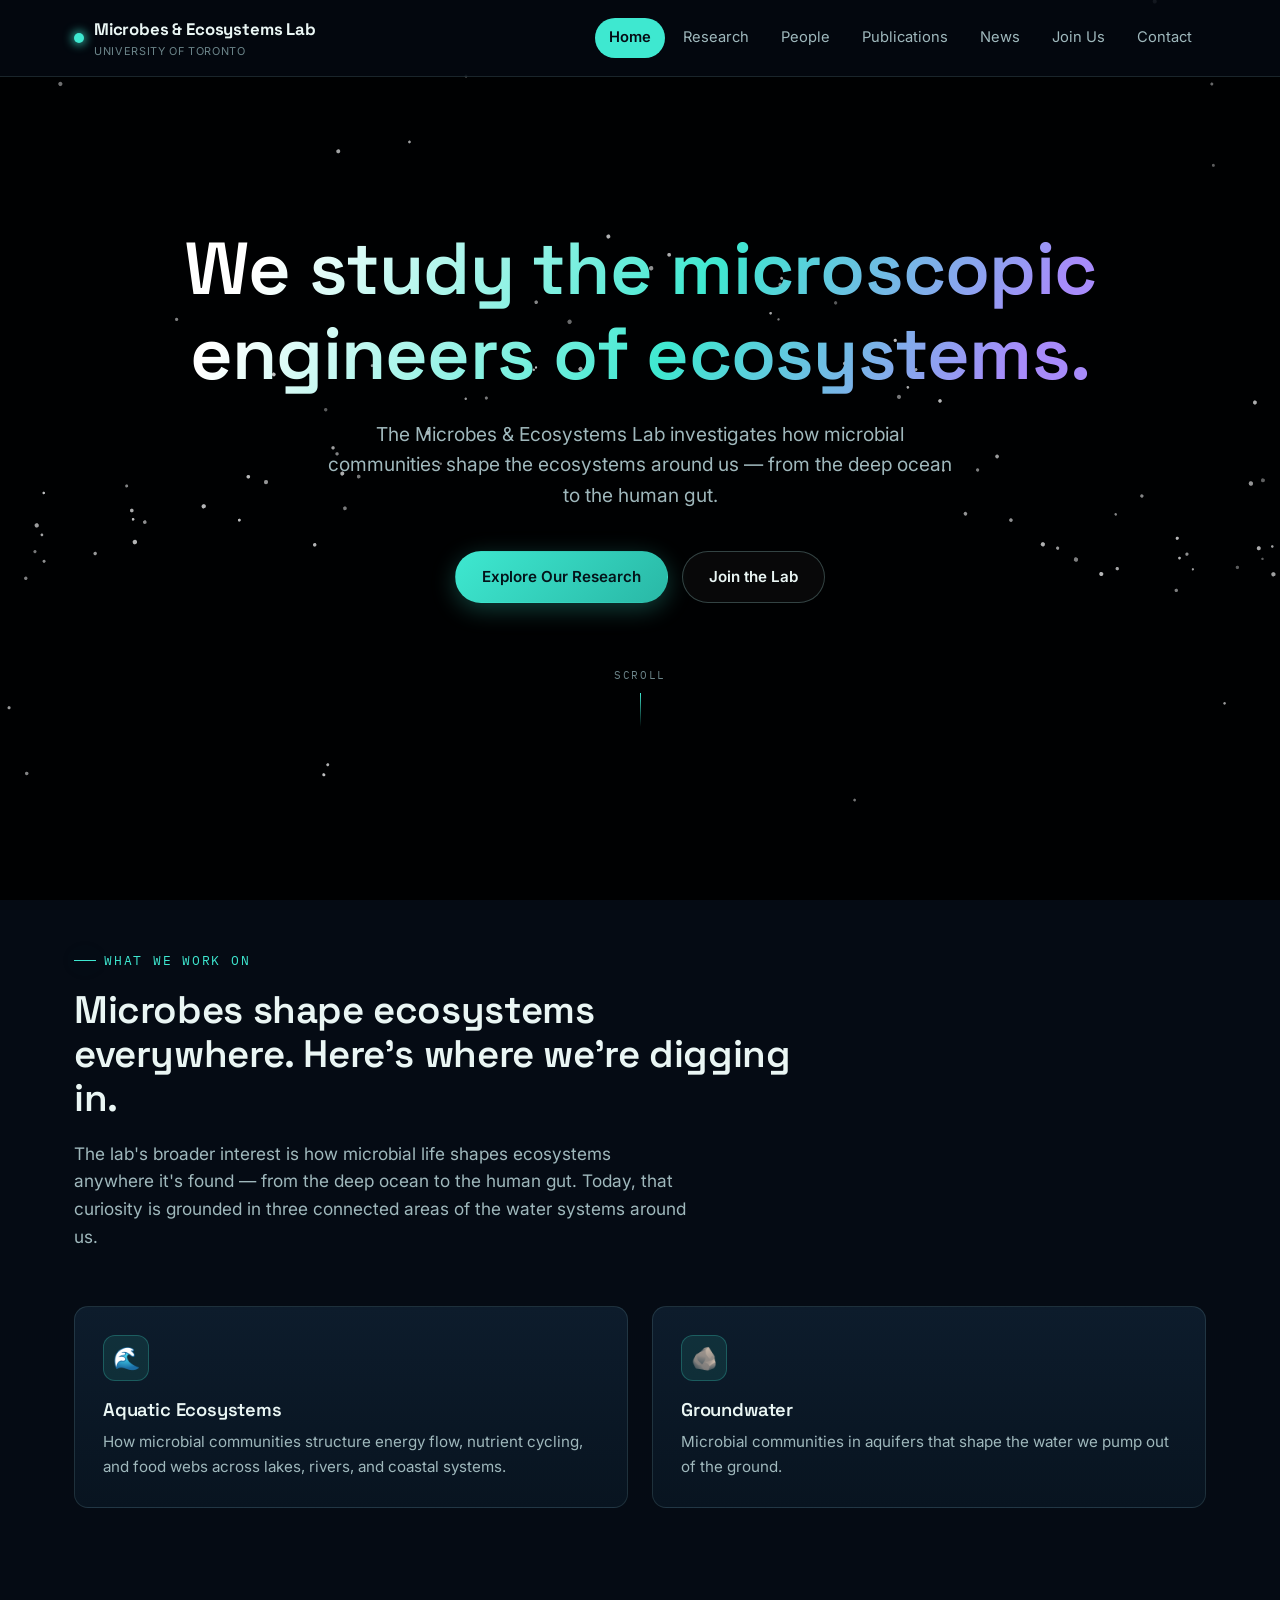
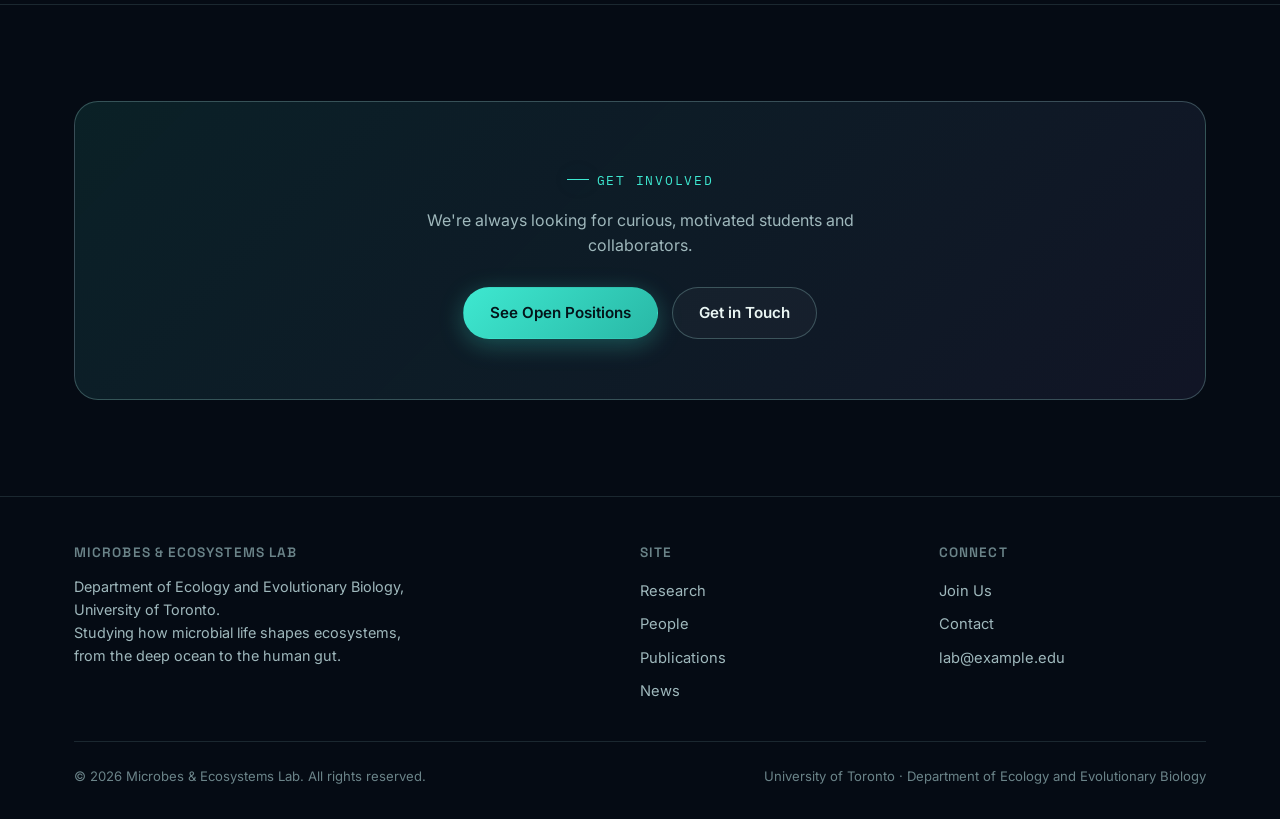
==== commit 962e4ff6: "updated" ====
--- a/index.html
+++ b/index.html
@@ -40,11 +40,6 @@
     </nav>
 
     <header class="hero container">
-      <div class="hero-badges">
-        <span class="tag cyan">Aquatic Ecosystems</span>
-        <span class="tag green">Water Quality</span>
-        <span class="tag">Groundwater</span>
-      </div>
       <h1>We study the microscopic engineers of ecosystems.</h1>
       <p class="lede">
         The Microbes &amp; Ecosystems Lab investigates how microbial communities shape the ecosystems around
@@ -72,21 +67,16 @@
           </p>
         </div>
 
-        <div class="grid grid-3">
+        <div class="grid grid-2">
           <div class="card">
             <div class="card-icon">🌊</div>
             <h3>Aquatic Ecosystems</h3>
             <p>How microbial communities structure energy flow, nutrient cycling, and food webs across lakes, rivers, and coastal systems.</p>
           </div>
           <div class="card">
-            <div class="card-icon">💧</div>
-            <h3>Water Quality</h3>
-            <p>Linking microbial activity to real-world water quality outcomes — harmful blooms, contaminant cycling, and ecosystem health.</p>
-          </div>
-          <div class="card">
             <div class="card-icon">🪨</div>
             <h3>Groundwater</h3>
-            <p>Microbial communities in aquifers that degrade contaminants and shape the water we pump out of the ground.</p>
+            <p>Microbial communities in aquifers that shape the water we pump out of the ground.</p>
           </div>
         </div>
       </div>
@@ -96,8 +86,7 @@
       <div class="container">
         <div class="cta-band">
           <span class="eyebrow" style="justify-content:center;">Get involved</span>
-          <h2>Curious how microbes hold ecosystems together?</h2>
-          <p>We're always looking for curious, motivated students and collaborators who want to work across scales — from genes to watersheds.</p>
+          <p>We're always looking for curious, motivated students and collaborators.</p>
           <div class="btn-row">
             <a href="join.html" class="btn btn-primary">See Open Positions</a>
             <a href="contact.html" class="btn btn-ghost">Get in Touch</a>
--- a/css/style.css
+++ b/css/style.css
@@ -127,11 +127,11 @@
   height: 100vh;
   z-index: 0;
   pointer-events: none;
-  /* Flatter gradient (less contrast between center and edges) and reduced
-     overall opacity so the swarm reads as a faint ambient wash rather than
-     a bright, attention-grabbing layer. */
-  background: radial-gradient(ellipse at 50% -10%, #071522 0%, var(--bg) 60%, #04070c 100%);
-  opacity: 0.65;
+  /* Flat black — the canvas itself now draws pure black + white flow-field
+     lines, so the CSS layer just needs to match at the edges/before the
+     first paint rather than adding its own color. */
+  background: #000000;
+  opacity: 0.9;
 }
 
 .page-content {
